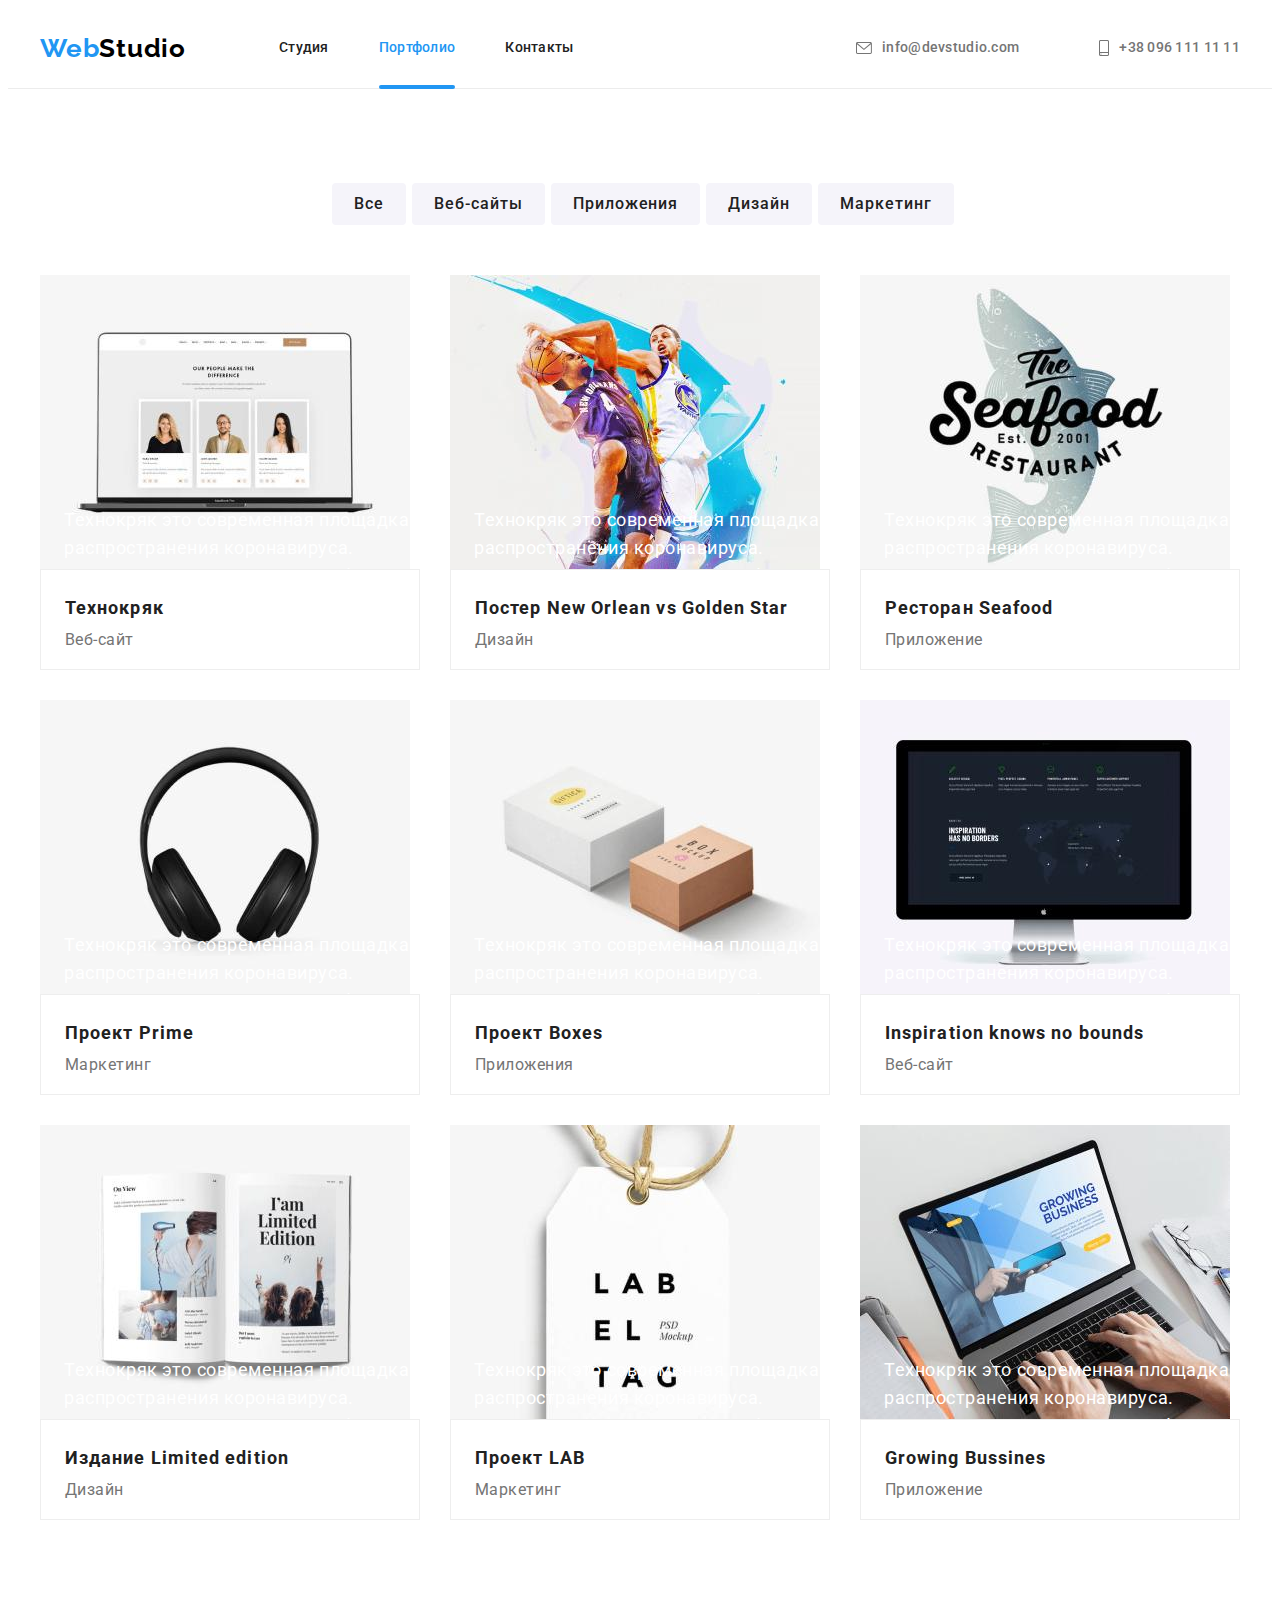
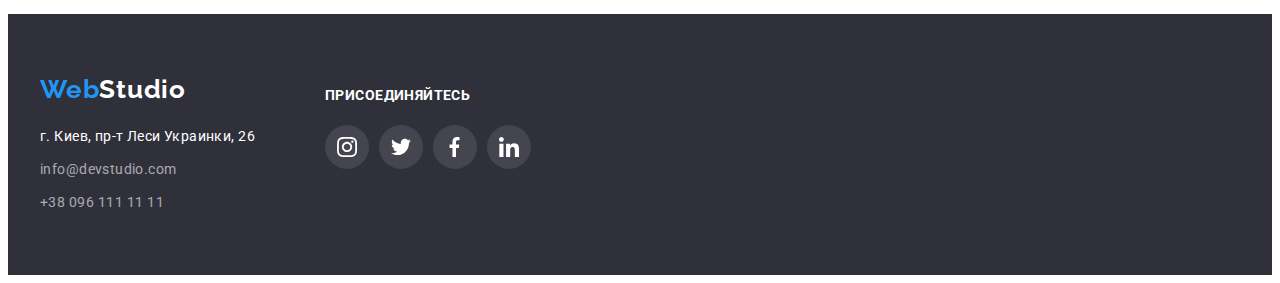
==== portfolio.html @ 25ff24c4 "Добавляет исходные файлы goit-markup-hw-05" ====
<!DOCTYPE html>
<html lang="ru">

<head>
    <meta charset="UTF-8">
    <meta http-equiv="X-UA-Compatible" content="IE=edge">
    <meta name="viewport" content="width=device-width, initial-scale=1.0">
    <title>Portfolio</title>
    <link rel="preconnect" href="https://fonts.googleapis.com">
    <link rel="preconnect" href="https://fonts.gstatic.com" crossorigin>
    <link
        href="https://fonts.googleapis.com/css2?family=Raleway:wght@700&family=Roboto:wght@400;500;700;900&display=swap"
        rel="stylesheet">
    <link rel="stylesheet" href="https://cdnjs.cloudflare.com/ajax/libs/modern-normalize/1.1.0/modern-normalize.min.css"
        integrity="sha512-wpPYUAdjBVSE4KJnH1VR1HeZfpl1ub8YT/NKx4PuQ5NmX2tKuGu6U/JRp5y+Y8XG2tV+wKQpNHVUX03MfMFn9Q=="
        crossorigin="anonymous" referrerpolicy="no-referrer" />
    <link rel="stylesheet" href="./css/styles.css">
</head>

<body>
    <!-- Шапка -->
    <header class="header">
        <div class="container">
            <nav class="header-navigation">
                <a class="header-logo" href="./"><span class="web">Web</span>Studio</a>
                <ul class="header-list list">
                    <li class="header-item">
                        <a href="./index.html" class="link"> Студия</a>
                    </li>
                    <li class="header-item">
                        <a href="./portfolio.html" class="link current"> Портфолио</a>
                    </li>
                    <li class="header-item">
                        <a href="./" class="link"> Контакты</a>
                    </li>
                </ul>
            </nav>
<!-- Header contacts -->
            <ul class="header-contacts list">
                <li class="contacts-item">
                    <a class="header-mail link icon-mail" href="mailto:info@devstudio.com">
                        <svg class="icon-mail" width="16" height="12">
                            <use href="./images/sprite.svg#icon-envelope"></use>
                        </svg>info@devstudio.com
                    </a>
                </li>
            
                <li class="contacts-item">
                    <a class="header-tel link icon-smartphone" href="tel:+380961111111">
                        <svg class="icon-tel" width="10" height="16">
                            <use href="./images/sprite.svg#icon-smartphone"></use>
                        </svg>+38 096 111 11 11
                    </a>
                </li>
            </ul>
            </div>
    </header>
    <!-- Уникальный контент страницы -->
    <main>
    <!-- Проекты WebStudio -->
    <section class="section">
        <div class="visually-hidden">
            <h1>Проекты WebStudio</h1>
        </div>
    <!-- Фильтр -->
        <div class="card-container">
            <ul class="button-group list">
                <li class="group-item"><button class="button secondary" type="button">Все</button></li>
                <li class="group-item"><button class="button secondary" type="button">Веб-сайты</button></li>
                <li class="group-item"><button class="button secondary" type="button">Приложения</button></li>
                <li class="group-item"><button class="button secondary" type="button">Дизайн</button></li>
                <li class="group-item"><button class="button secondary" type="button">Маркетинг</button></li>
            </ul>
    <!-- Портфолио 3 на 3 -->
            <ul class="card-set">
                
                <li class="item-portfolio">
                    <a class="portfolio-item link" href="">
                    <article class="card">
                        <div class="card-thumb">
                        <img src="images/techno.jpg" width="370" alt="Technokryak" title="Technokryak">
                            <div class="portfolio-overlay">
                                <p class="thumb-description">Технокряк это современная площадка распространения
                                коронавируса. Компании используют эту платформу для цифрового
                                шпионажа и атак на защищённые сервера конкурентов.</p>
                            </div>
                        </div>

                        <div class="card-content">
                        <h2 class="card-heading">Технокряк</h2>
                        <p class="card-text">Веб-сайт</p>
                        </div>
                    </article>
                    </a>
                </li>

                <li class="item-portfolio">
                    <a class="portfolio-item link" href="">
                    <article class="card">
                        <div class="card-thumb">
                        <img src="images/orlean.jpg" width="370" height="294" alt="Постер New Orlean vs Golden Star"
                                title="Poster New Orlean vs Golden Star">
                                <div class="portfolio-overlay">
                                <p class="thumb-description">Технокряк это современная площадка распространения
                                    коронавируса. Компании используют эту платформу для цифрового
                                    шпионажа и атак на защищённые сервера конкурентов.</p>
                                </div>
                        </div>
                        <div class="card-content">
                        <h2 class="card-heading">Постер New Orlean vs Golden Star</h2>
                        <p class="card-text">Дизайн</p>
                        </div>
                        
                    </article>
                    </a>
                </li>

                <li class="item-portfolio">
                    <a class="portfolio-item link" href="">
                    <article class="card">
                        <div class="card-thumb">
                        <img src="images/seafood.jpg" width="370" height="294" alt="Restaurant Seafood"
                                title="Restaurant Seafood">
                                <div class="portfolio-overlay">
                                <p class="thumb-description">Технокряк это современная площадка распространения
                                    коронавируса. Компании используют эту платформу для цифрового
                                    шпионажа и атак на защищённые сервера конкурентов.</p>
                                </div>
                        </div>
                        <div class="card-content">
                        <h2 class="card-heading">Ресторан Seafood</h2>
                        <p class="card-text">Приложение</p>
                        </div>
                    </article>
                    </a>
                </li>

                <li class="item-portfolio">
                    <a class="portfolio-item link" href="">
                    <article class="card">
                        <div class="card-thumb">
                        <img src="images/prime.jpg" width="370" height="294" alt="Project Prime" title="Project Prime">
                                <div class="portfolio-overlay">
                                <p class="thumb-description">Технокряк это современная площадка распространения
                                коронавируса. Компании используют эту платформу для цифрового
                                шпионажа и атак на защищённые сервера конкурентов.</p>
                                </div>
                        </div>
                        <div class="card-content">
                        <h2 class="card-heading">Проект Prime</h2>
                        <p class="card-text">Маркетинг</p>
                        </div>
                    </article>
                    </a>
                </li>

                <li class="item-portfolio">
                    <a class="portfolio-item link" href="">
                    <article class="card">
                        <div class="card-thumb">
                        <img src="images/project-boxes.jpg" width="370" height="294" alt="Project Boxes"
                                title="Project Boxes">
                                <div class="portfolio-overlay">
                                <p class="thumb-description">Технокряк это современная площадка распространения
                                    коронавируса. Компании используют эту платформу для цифрового
                                    шпионажа и атак на защищённые сервера конкурентов.</p>
                                </div>
                        </div>
                        <div class="card-content">
                        <h2 class="card-heading">Проект Boxes</h2>
                        <p class="card-text">Приложения</p>
                        </div>
                    </article>
                    </a>
                </li>

                <li class="item-portfolio">
                    <a class="portfolio-item link" href="">
                    <article class="card">
                        <div class="card-thumb">
                        <img src="images/Inspiration-has-no-borders.jpg" width="370" height="294"
                                alt="Inspiration has no Borders" title="Inspiration has no Borders">
                                <div class="portfolio-overlay">
                                <p class="thumb-description">Технокряк это современная площадка распространения
                                    коронавируса. Компании используют эту платформу для цифрового
                                    шпионажа и атак на защищённые сервера конкурентов.</p>
                                </div>
                        </div>
                        <div class="card-content">
                        <h2 class="card-heading">Inspiration knows no bounds</h2>
                        <p class="card-text">Веб-сайт</p>
                        </div>
                    </article>
                    </a>
                </li>

                <li class="item-portfolio">
                    <a class="portfolio-item link" href="">
                    <article class="card">
                        <div class="card-thumb">
                        <img src="images/limited-edition.jpg" width="370" height="294" alt="Limited edition"
                                title="Limited edition">
                                <div class="portfolio-overlay">
                                <p class="thumb-description">Технокряк это современная площадка распространения
                                    коронавируса. Компании используют эту платформу для цифрового
                                    шпионажа и атак на защищённые сервера конкурентов.</p>
                                </div>
                        </div>
                        <div class="card-content">
                        <h2 class="card-heading">Издание Limited edition</h2>
                        <p class="card-text">Дизайн</p>
                        </div>
                    </article>
                    </a>
                </li>

                <li class="item-portfolio">
                    <a class="portfolio-item link" href="">
                    <article class="card">
                        <div class="card-thumb">
                        <img src="images/lab.jpg" width="370" height="294" alt="Project LAB" title="Project LAB">
                            <div class="portfolio-overlay">
                            <p class="thumb-description">Технокряк это современная площадка распространения
                            коронавируса. Компании используют эту платформу для цифрового
                            шпионажа и атак на защищённые сервера конкурентов.</p>
                            </div>
                        </div>
                        <div class="card-content">
                        <h2 class="card-heading">Проект LAB</h2>
                        <p class="card-text">Маркетинг</p>
                        </div>
                    </article>
                    </a>
                </li>

                <li class="item-portfolio">
                    <a class="portfolio-item link" href="">
                    <article class="card">
                        <div class="card-thumb">
                        <img src="images/growing-business.jpg" width="370" height="294" alt="Growing Bussines"
                                title="Growing Bussines">
                                <div class="portfolio-overlay">
                                <p class="thumb-description">Технокряк это современная площадка распространения
                                    коронавируса. Компании используют эту платформу для цифрового
                                    шпионажа и атак на защищённые сервера конкурентов.</p>
                                </div>
                        </div>
                        <div class="card-content">
                        <h2 class="card-heading">Growing Bussines</h2>
                        <p class="card-text">Приложение</p>
                        </div>
                    </article>
                    </a>
                </li>
            </ul>
    </div>
    </section>
    </main>
    <!-- Footer -->
    <footer class="footer">
        <div class="container-footer">
            <div class="footer-address">
                <a class="footer-logo link" href="/"><span class="web">Web</span>Studio</a>
                <address>
                    <ul class="footer-list list">
                        <li class="address"> <a href="https://goo.gl/maps/QAPjnCz2YvxkVtEf7" target="_blank"
                                rel="noopener noreferrer" class="address">г. Киев, пр-т Леси Украинки, 26</a></li>
                        <li class="mail-footer"><a class="footer-mail"
                                href="mailto:info@devstudio.com">info@devstudio.com</a></li>
                        <li class="tel-footer"><a class="footer-tel" href="tel:+380961111111">+38 096 111 11 11</a></li>
                    </ul>
                </address>
            </div>
    
            <div class="container-join">
                <p class="footerjoin-text">Присоединяйтесь</p>
                <ul class="footer-socialbar list">
                    <li class="footer-socialitem">
                        <a class="footer-sociallink" href="#">
                            <svg class="icon-join" width="20" height="20">
                                <use href="./images/sprite.svg#icon-instagram"></use>
                            </svg>
                        </a>
                    </li>
                    <li class="footer-socialitem">
                        <a class="footer-sociallink" href="#">
                            <svg class="icon-join" width="20" height="20">
                                <use href="./images/sprite.svg#icon-twitter"></use>
                            </svg>
                        </a>
                    </li>
                    <li class="footer-socialitem">
                        <a class="footer-sociallink" href="#">
                            <svg class="icon-join" width="20" height="20">
                                <use href="./images/sprite.svg#icon-f-letter"></use>
                            </svg>
                        </a>
                    </li>
                    <li class="footer-socialitem">
                        <a class="footer-sociallink" href="#">
                            <svg class="icon-join" width="20" height="20">
                                <use href="./images/sprite.svg#icon-linkedin"></use>
                            </svg>
                        </a>
                    </li>
                </ul>
            </div>
    
        </div>
    
    </footer>

    </body>
    
</html>
<!-- Fin -->
---- css/styles.css ----
:root {
  --primary-text-color: #757575;
  --title-text-color: #212121;
  --accent-color: #2196f3;
  --white-bgc-text-color: #ffffff;
  --black-text-color: #000000;
  --hero-footer-bgc: #2f303a;
  --secondary-bgc: #f5f4fa;
  --footer-phone-mail-text: rgba(255, 255, 255, 0.6);
  --footer-social-bgc: rgba(255, 255, 255, 0.1);
  --icon-normal-color: #afb1b8;
  --bcg-overlay-color: rgba(33, 150, 243, 0.9);
  --backdrop-bgc: rgba(0, 0, 0, 0.2);
  --card-set-gap: 30px;
  --animation-duration-hw-05: 250ms;
  --bezier-hw-05: cubic-bezier(0.4, 0, 0.2, 1);
}

/* The main parameters of styling and utilits */

body {
  background-color: var(--white-bgc-text-ciolor);
  color: var(--primary-text-color);
  font-family: Roboto, sans-serif;
  letter-spacing: 0.03em;
}

p,
h1,
h2,
h3,
h4,
h5,
h6 {
  margin-top: 0;
  margin-bottom: 0;
}

ul {
  margin-top: 0;
  margin-bottom: 0;
  padding-left: 0;
}

.list {
  list-style: none;
}

.link {
  text-decoration: none;
}

.visually-hidden {
  position: absolute;
  width: 1px;
  height: 1px;
  margin: -1px;
  padding: 0;
  overflow: hidden;
  border: 0;
  clip: rect(0 0 0 0);
}

.container {
  width: 1200px;
  padding-left: 15px;
  padding-right: 15px;
  margin: 0 auto;
  /* outline: 5px solid tomato; */
}

.section-title {
  color: var(--title-text-color);
  font-size: 36px;
  line-height: 1.16;
  text-align: center;
  letter-spacing: 0.03em;
}

.section {
  padding-top: 94px;
  padding-bottom: 94px;
}

/* Logo */

.header-logo {
  display: flex;
  margin-right: 93px;
}

.header-logo {
  color: var(--black-text-color);
  font-family: Raleway, sans-serif;
  font-style: normal;
  font-weight: 700;
  font-size: 26px;
  line-height: 1.19;
  letter-spacing: 0.03em;
  text-decoration: none;
  transition: color var(--animation-duration-hw-05) var(--bezier-hw-05);
}
.header-logo:hover,
.header-logo:focus {
  color: var(--accent-color);
  /* transition: var(--animation-duration-hw-05) var(--bezier-hw-05); */
}

.web {
  color: var(--accent-color);
  font-family: Raleway;
  font-style: normal;
  font-weight: 700;
  font-size: 26px;
  line-height: 1.19;
  letter-spacing: 0.03em;
  text-decoration: none;
}

.web {
  display: flex;
}

/* Navigation in the site header */

.header-list .link {
  display: block;
  color: var(--title-text-color);
  font-weight: 500;
  font-size: 14px;
  line-height: 1.14;
  letter-spacing: 0.02em;
  text-decoration: none;
  padding-top: 32px;
  padding-bottom: 32px;
  /* transition: color var(--animation-duration) var(--bezier-hw-05); */
}

.header {
  border-bottom: 1px solid #ececec;
}

.header .container {
  display: flex;
  align-items: center;
}

.header-navigation {
  display: flex;
  align-items: center;
}

.header-list .link:hover,
.header-list .link:focus {
  color: var(--accent-color);
}
.header-list .link.current {
  color: var(--accent-color);
}

.header-list {
  display: flex;
}

.header-item:not(:last-child) {
  margin-right: 50px;
}

/* Underline */

.header-item .link {
  display: block;
  padding-top: 32px;
  padding-bottom: 32px;
  font-weight: 500;
  font-size: 14px;
  line-height: 1.14;
  letter-spacing: 0.02em;
  color: var(--title-text-color);
  position: relative;
  transition: color var(--animation-duration-hw-05) var(--bezier-hw-05);
  /* outline: 5px solid tomato; */
}

.current::after {
  content: '';
  display: block;
  position: absolute;
  left: 0;
  width: 100%;
  height: 4px;
  bottom: -1px;
  background-color: var(--accent-color);
  border-radius: 2px;
  opacity: 0;
  transition: opacity var(--animation-duration-hw-05) var(--bezier-hw-05);
}

.header-item .link:hover::after {
  opacity: 1;
}

.header-list .link.current::after {
  color: var(--accent-color);
  opacity: 1;
}

/* Header contacts */

.header-contacts {
  display: flex;
}

.contacts-item:not(:last-child) {
  margin-right: 50px;
  box-sizing: border-box;
  margin-right: 30px;
}

.header-mail,
.header-tel {
  display: flex;
  align-items: center;
  color: var(--primary-text-color);
  font-size: 14px;
  font-weight: 500;
  line-height: 1.14;
  letter-spacing: 0.02em;
  padding-top: 32px;
  padding-bottom: 32px;
  text-decoration: none;
  transition: color var(--animation-duration-hw-05) var(--bezier-hw-05);
}

.icon-mail,
.icon-tel {
  margin-right: 10px;
  fill: currentColor;
}

.header-mail {
  margin-right: 50px;
}

.header-mail:hover,
.header-mail:focus {
  color: var(--accent-color);

}

.header-tel:hover,
.header-tel:focus {
  color: var(--accent-color);
}

.header-contacts {
  display: flex;
  margin-left: auto;
}

/* Main page content */
/* Banner Hero */

.banner {
  padding-top: 200px;
  padding-bottom: 200px;
  background: var(--hero-footer-bgc);
  background-image: linear-gradient(to right, rgba(47, 48, 58, 0.4), rgba(47, 48, 58, 0.4)),
    url('../images/hero-bg-main.jpg');
  background-repeat: no-repeat;
  background-position: center;
  background-size: auto;
}

.banner-container {
  width: 696px;
  margin: 0 auto;
}

.banner-content {
  text-align: center;
  font-size: 44px;
  font-weight: 900;
  line-height: 1.36;
  text-transform: uppercase;
  color: var(--white-bgc-text-color);
  letter-spacing: 0.06em;
}

.button-order {
  font-size: 16px;
  line-height: 1.87;
  font-weight: 500;
  cursor: pointer;
  color: var(--white-bgc-text-color);
  background: var(--accent-color);
  display: block;
  margin: 0 auto;
  margin-top: 30px;
  border-radius: 4px;
  padding-top: 10px;
  padding-right: 32px;
  padding-bottom: 10px;
  padding-left: 32px;
  border: 0;
}

.button-order:hover,
.button-order:focus {
  background: var(--accent-color);
  box-shadow: 0px 4px 4px rgba(0, 0, 0, 0.15);
  border-radius: 4px;
  color: var(--white-bgc-text-color);
}

/* Modal */

.backdrop {
  position: fixed;
  width: 100vw;
  height: 100vh;
  background-color: var(--backdrop-bgc);
  top: 0;

  transition: opacity var(--animation-duration-hw-05), visibility var(--animation-duration-hw-05);
}

.modal {
  position: absolute;
  width: 528px;
  min-height: 581px;
  background-color: #fff;
  box-shadow: 0px 1px 3px rgba(0, 0, 0, 0.12), 0px 1px 1px rgba(0, 0, 0, 0.14),
    0px 2px 1px rgba(0, 0, 0, 0.2);
  border-radius: 4px;
  left: 50%;
  top: 50%;
  transform: translate(-50%, -50%);
  padding: 30px;
}

.modal-button {
  width: 30px;
  height: 30px;
  border: 1px solid rgba(0, 0, 0, 0.1);
  background-color: unset;
  border-radius: 50%;
  position: absolute;
  top: 8px;
  right: 8px;
}

.backdrop.is-hidden {
  opacity: 0;
  visibility: hidden;
  pointer-events: none;
}

/* Features WebStudio */

.features {
  padding-top: 94px;
}

.features-list {
  display: flex;
}

.features-item {
  margin-right: 30px;
  width: 270px;
  height: 251px;
  justify-content: center;
  width: 1200px;
}

.features-item::before {
  display: block;
  content: '';
  width: 270px;
  height: 120px;
  background-size: contain;
  background-position: center;
  background: #f5f4fa;
  border-radius: 4px;
}

.icon-attention::before {
  background-image: url(../images/antenna-one.svg);
  background-position: center;
  background-size: auto;
  background-repeat: no-repeat;
}

.icon-punctuality::before {
  background-image: url(../images/clock-one.svg);
  background-position: center;
  background-size: auto;
  background-repeat: no-repeat;
}

.icon-planning::before {
  background-image: url(../images/diagram-one.svg);
  background-position: center;
  background-size: auto;
  background-repeat: no-repeat;
}

.icon-technologies::before {
  background-image: url(../images/astronaut-one.svg);
  background-position: center;
  background-size: auto;
  background-repeat: no-repeat;
}

.list-title {
  margin-bottom: 10px;
  font-style: normal;
  font-weight: bold;
  font-size: 14px;
  line-height: 1.14;
  letter-spacing: 0.03em;
  text-transform: uppercase;
  color: var(--black-text-color);
  margin-top: 30px;
}

.list-title:last-child {
  margin-right: 0;
}

.text-item {
  font-style: 400;
  font-size: 14px;
  line-height: 1.71;
  letter-spacing: 0.03em;
  color: var(--primary-text-color);
}

/* Products */

.products {
  padding-top: 94px;
  padding-bottom: 94px;
}

.products-list {
  display: flex;
  margin-top: 50px;
  margin-left: -30px;
}

/* .products-item:not(:last-child) {
  margin-right: 30px;
} */

.products-picture {
  display: flex;
  justify-content: center;
  align-items: center;
}

/* .products-picture::after {
  content: '';
  position: absolute;
  width: 100%;
  background-color: var(--white-bgc-text-color);
  height: 70px;
  bottom: 0;
  background: rgba(47, 48, 58, 0.8);
} */

.section-title {
  font-weight: 700;
  font-size: 36px;
  line-height: 1.16;
  text-align: center;
  color: var(--title-text-color);
  margin-bottom: 50px;
}

.products-list .products-item {
  display: flex;
  flex-basis: calc(100% / 3 - 30px);
  margin-left: 30px;
  position: relative;
}
.picture-title {
  color: var(--white-bgc-text-color);
  z-index: 1;
  position: absolute;
  font-family: Roboto;
  font-style: normal;
  font-weight: 500;
  text-transform: uppercase;
  bottom: 0;
  font-size: 14px;
  background: rgba(47, 48, 58, 0.8);
  width: 100%;
  height: 70px;
  display: flex;
  align-items: center;
  justify-content: center;
}

/* Team */

.section-team {
  padding-top: 94px;
  padding-bottom: 94px;
  background: var(--secondary-bgc);
}

.team-list {
  display: flex;
  margin-top: 50px;
}

.team-item:not(:last-child) {
  margin-right: 30px;
}

.team-item {
  background-color: var(--white-bgc-text-color);
  border-radius: 5px;
  box-shadow: 0px 1px 3px rgba(0, 0, 0, 0.12), 0px 1px 1px rgba(0, 0, 0, 0.14),
    0px 2px 1px rgba(0, 0, 0, 0.2);
  border-radius: 0px 0px 4px 4px;
}

.card-footer {
  padding-top: 30px;
  padding-bottom: 30px;
}

/* Team social */

.social-bar {
  display: flex;
  justify-content: center;
  margin-top: 16px;
}

.social-item {
  margin-right: 10px;
  width: 44px;
  height: 44px;
  fill: var(--icon-normal-color);
}

.social-item:last-child {
  margin-right: 0;
}

.social-link {
  width: 100%;
  height: 100%;
  display: flex;
  align-items: center;
  justify-content: center;
  border-radius: 50%;
  fill: var(--icon-normal-color);
  background-color: var(--white-bgc-text-color);
  transition: background-color var(--animation-duration-hw-05) var(--bezier-hw-05), fill var(--animation-duration-hw-05) var(--bezier-hw-05);
}

.social-link:hover,
.social-link:focus {
  background-color: var(--accent-color);
  fill: var(--white-bgc-text-color);
}

/* Employee name*/

.employee-name {
  color: var(--title-text-color);
  font-weight: 500;
  font-size: 16px;
  line-height: 1.18;
  letter-spacing: 0.03em;
  text-align: center;
}

/* Employee's position */

.position {
  color: var(--primary-text-color);
  font-size: 16px;
  line-height: 1.18;
  letter-spacing: 0.03em;
  text-align: center;
  padding-top: 10px;
}

/* Clients */

.clients-list {
  display: flex;
  margin-top: 50px;
}

.clients-item {
  width: 170px;
  height: 92px;
}

.clients-item:not(:last-child) {
  margin-right: 30px;
}

.client-link {
  display: flex;
  align-items: center;
  justify-content: center;
  width: 100%;
  height: 100%;
  border: solid 1px var(--icon-normal-color);
  border-radius: 4px;
  cursor: pointer;
  border-color: hover var(--accent-color);
  border-color: focus var(--accent-color);
  color: var(--icon-normal-color);
  transition: color var(--animation-duration-hw-05) var(--bezier-hw-05);
}

.icon-client {
  fill: currentColor;
}

.client-link:hover,
.client-link:focus {
  color: var(--accent-color);
}

/* Footer logo */

.footer {
  display: flex;
  background: var(--hero-footer-bgc);
  padding-top: 60px;
  padding-bottom: 60px;
  margin: 0 auto;
}

.container-footer {
  display: flex;
  width: 1200px;
  padding-left: 15px;
  padding-right: 15px;
  margin: 0 auto;
  /* outline: 2px solid tomato; */
}

.footer-address {
  margin-right: 70px;
  /* outline: 3px solid darkblue; */
}

.footer-logo {
  display: flex;
  color: var(--white-bgc-text-color);
  font-family: Raleway, sans-serif;
  font-style: normal;
  font-weight: 700;
  font-size: 26px;
  line-height: 1.19;
  letter-spacing: 0.03em;
  text-decoration: none;
  /* outline: 2px solid tomato; */
}

/* Footer contacts */

.address {
  color: var(--white-bgc-text-color);
  background-color: var(--hero-footer-bgc);
  font-weight: 400;
  font-size: 14px;
  line-height: 1.71;
  letter-spacing: 0.03em;
  text-decoration: none;
  font-style: normal;
  margin-top: 20px;
  /* outline: 2px solid tomato; */
}

.mail-footer {
  padding-top: 9px;
  font-style: normal;
  /* outline: 2px solid tomato; */
}

.tel-footer {
  padding-top: 9px;
  font-style: normal;
  /* outline: 2px solid tomato; */
}

.footer-mail {
  color: var(--footer-phone-mail-text);
  font-weight: 400;
  font-size: 14px;
  line-height: 1.71;
  letter-spacing: 0.03em;
  text-decoration: none;
  font-style: normal;
  transition: color var(--animation-duration-hw-05) var(--bezier-hw-05);
  /* outline: 2px solid tomato; */
}

.footer-tel {
  color: var(--footer-phone-mail-text);
  font-weight: 400;
  font-size: 14px;
  line-height: 1.71;
  text-decoration: none;
  font-style: normal;
  transition: color var(--animation-duration-hw-05) var(--bezier-hw-05);
  /* outline: 2px solid tomato; */
}

.footer-mail:hover,
.footer-mail:focus {
  color: var(--accent-color);
  background-color: var(--hero-footer-bgc);
}

.footer-tel:hover,
.footer-tel:focus {
  color: var(--accent-color);
  background-color: var(--hero-footer-bgc);
}

/* Footer social */

.container-join {
  color: var(--white-bgc-text-color);
  margin-top: 12px;
  /* outline: 2px solid tomato; */
}

.footerjoin-text {
  text-transform: uppercase;
  font-weight: 700;
  font-size: 14px;
  letter-spacing: 0.03em;
  line-height: 1.33;
  margin-bottom: 20px;
}

.footer-socialbar {
  display: flex;
}

.footer-socialitem {
  margin-right: 10px;
  width: 44px;
  height: 44px;
}

.footer-sociallink {
  display: flex;
  width: 100%;
  height: 100%;
  align-items: center;
  justify-content: center;
  border-radius: 50%;
  background-color: var(--footer-social-bgc);
  transition: background-color var(--animation-duration-hw-05) var(--bezier-hw-05), fill var(--animation-duration-hw-05) var(--bezier-hw-05);
}

.icon-join {
  fill: var(--white-bgc-text-color);
}
.footer-sociallink:hover,
.footer-sociallink:focus {
  background-color: var(--accent-color);
  fill: var(--white-bgc-text-color);
}

/* Portfolio page content */

/* Buttons portfolio filter */

.button {
  color: var(--title-text-color);
  background-color: var(--secondary-bgc);
  font-size: 16px;
  line-height: 1.87;
  font-family: Roboto;
  font-style: normal;
  font-weight: 500;
  text-align: center;
  letter-spacing: 0.06em;
  border-radius: 4px;
  padding: 6px 22px;
  border: 0;
  transition: background-color var(--animation-duration-hw-05) var(--bezier-hw-05), fill var(--animation-duration-hw-05) var(--bezier-hw-05);
}

.button.primary {
  color: var(--white-bgc-text-color);
  background-color: var(--accent-color);
  transition: background-color var(--animation-duration-hw-05) var(--bezier-hw-05), fill var(--animation-duration-hw-05) var(--bezier-hw-05);
}
.button.secondary {
  color: var(--title-text-color);
  background-color: var(--secondary-bgc);
  transition: background-color var(--animation-duration-hw-05) var(--bezier-hw-05), fill var(--animation-duration-hw-05) var(--bezier-hw-05);
}

.button-group {
  display: flex;
  margin-bottom: 50px;
  justify-content: center;
  
}

.button:hover,
.button:focus {
  color: var(--white-bgc-text-color);
  background: var(--accent-color);
  border-radius: 4px;
  box-shadow: 0px 3px 1px rgba(0, 0, 0, 0.1), 0px 1px 2px rgba(0, 0, 0, 0.08),
    0px 2px 2px rgba(0, 0, 0, 0.12);
  border-radius: 4px;
  
}

.group-item {
  display: flex;
  margin-left: 6px;
  transition: color var(--animation-duration-hw-05) var(--bezier-hw-05);
}

/* Portfolio main content */

.portfolio {
  padding-top: 94px;
  padding-bottom: 94px;
}

.card-container {
  justify-content: center;
  width: 1200px;
  padding-left: 15px;
  padding-right: 15px;
  margin: 0 auto;
}

/* Card-set */

.card-set {
  padding: 0;
  margin: 0;
  list-style: none;
  display: flex;
  flex-wrap: wrap;
  margin-left: calc(-1 * var(--card-set-gap));
  margin-top: calc(-1 * var(--card-set-gap));
}

.card-set > .item-portfolio {
  flex-basis: calc(100% / 3 - var(--card-set-gap));
  margin-left: var(--card-set-gap);
  margin-top: var(--card-set-gap);
}

/* Card Overlay */

.card-thumb {
  position: relative;
  overflow: hidden;
}

.portfolio-overlay {
  position: absolute;
  bottom: 0;
  left: 0;
  width: 100%;
  height: 100%;
  background: var(--bcg-overlay-color);
  transition: transform var(--animation-duration-hw-05) var(--bezier-hw-05);
  transform: translateY(100%);
}

.thumb-description {
  position: absolute;
  padding: 63px 24px;
  font-style: normal;
  font-weight: normal;
  font-size: 18px;
  line-height: 1.55;
  letter-spacing: 0.03em;
  align-items: center;
  justify-content: center;
  bottom: 0;
  width: 100%;
  height: 100%;
  color: var(--white-bgc-text-color);
}

.thumb-description:hover::before,
.thumb-description:focus::before {
  opacity: 1;
  transform: translateY(0);
}

.portfolio-item:hover .portfolio-overlay,
.portfolio-item:focus .portfolio-overlay {
  opacity: 1;
  transform: translateY(0);
}

/* Card Overlay Fin */

img {
  display: block;
  max-width: 100%;
  height: auto;
}

.card-content {
  border: 1px solid #eeeeee;
  border-left: 1px solid #eeeeee;
  border-right: 1px solid #eeeeee;
  padding: 20px 24px 20px 24px;
}

.card-heading {
  color: var(--title-text-color);
  font-family: Roboto;
  font-style: normal;
  font-weight: 700;
  font-size: 18px;
  line-height: 2;
  letter-spacing: 0.06em;
  text-align: start;
}

.card-text {
  color: var(--primary-text-color);
  text-align: start;
  margin-top: 4px;
}

.item-portfolio:hover,
.item-portfolio:focus {
  box-shadow: 0px 1px 1px rgba(0, 0, 0, 0.12), 0px 4px 4px rgba(0, 0, 0, 0.06),
    1px 4px 6px rgba(0, 0, 0, 0.16);
}

/* Fin */

/* Beta testing */

/* display: flex; */
/* transition: var(--animation-duration-hw-05) var(--bezier-hw-05); */
/* transform: translateY(100%); */
/*
  display: flex;
  opacity: 1;
  color: var(--white-bgc-text-color);

  transition: var(--animation-duration-hw-05) var(--bezier-hw-05);
  transform: translateY(100%); */

/* .thumb-description::before {
  content: '';
  transform: translateY(100%);
  background-color: var(--bcg-overlay-color);
  position: absolute;
} */
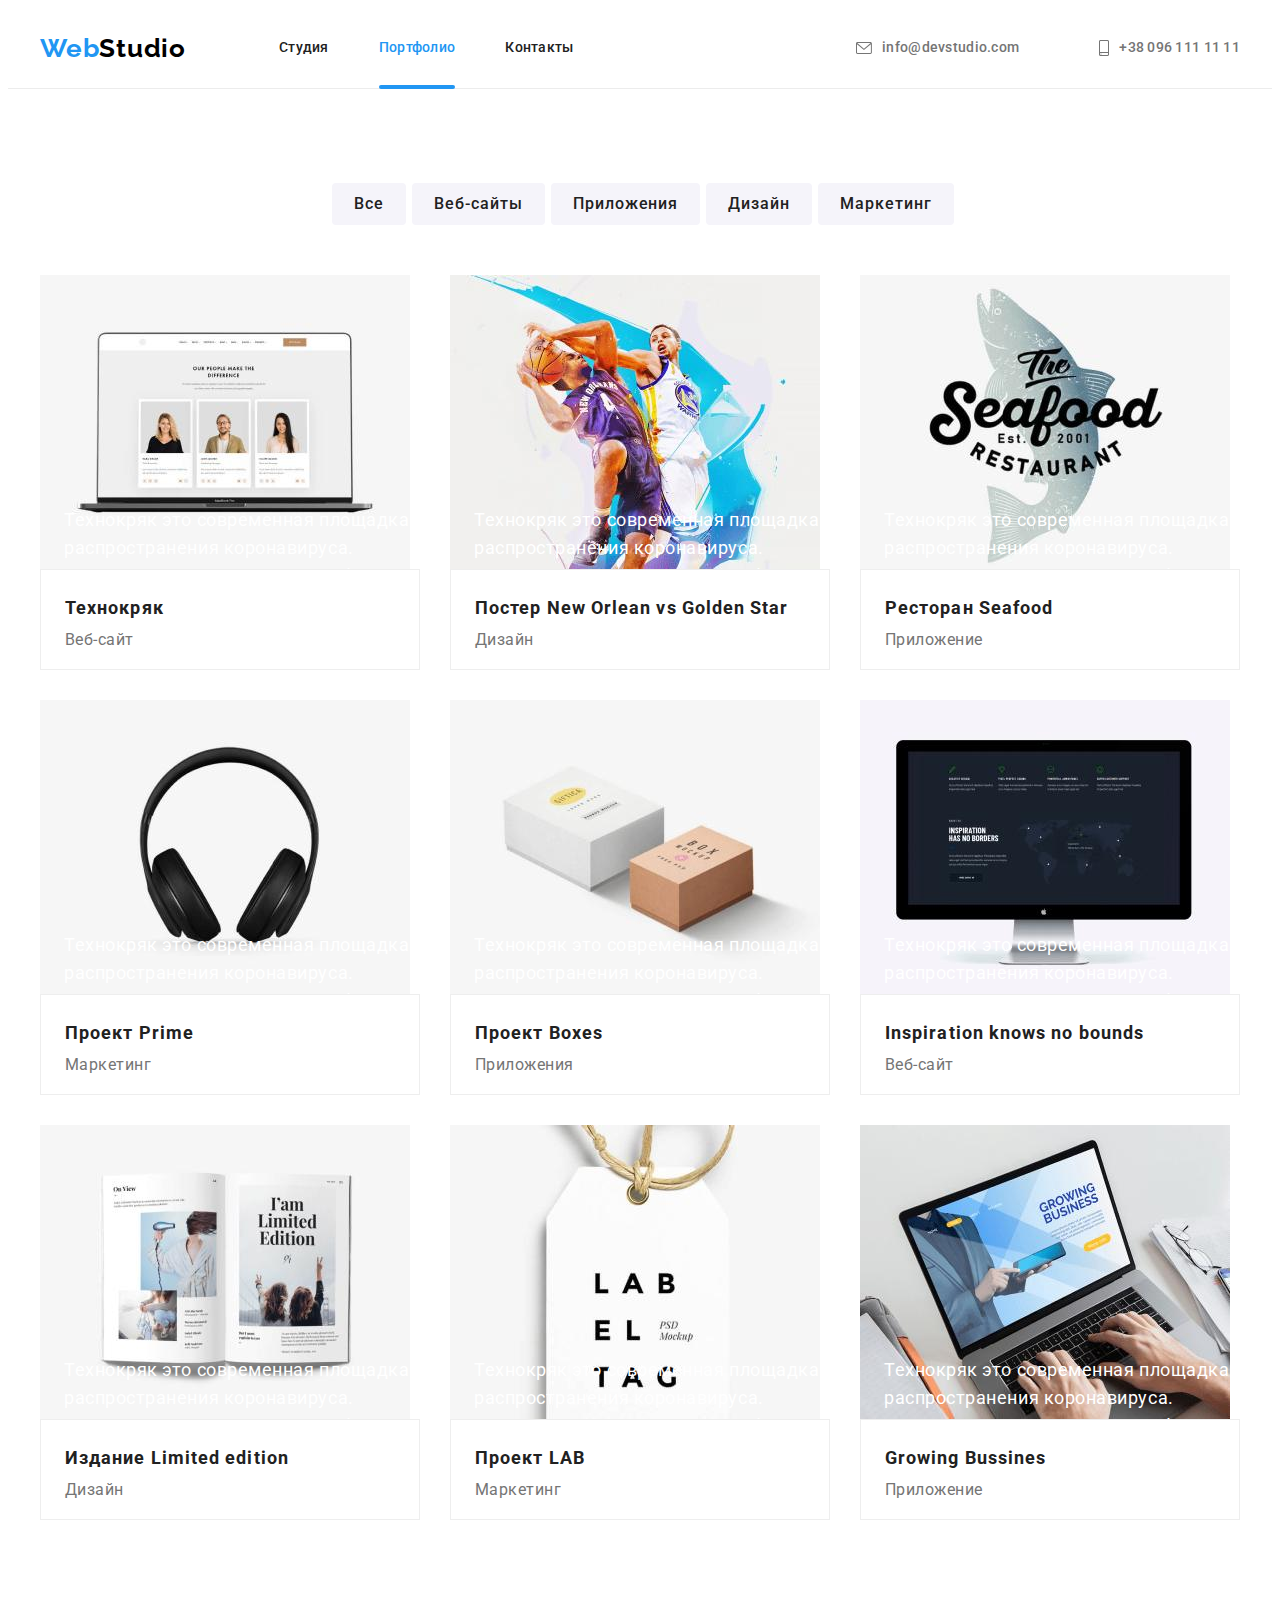
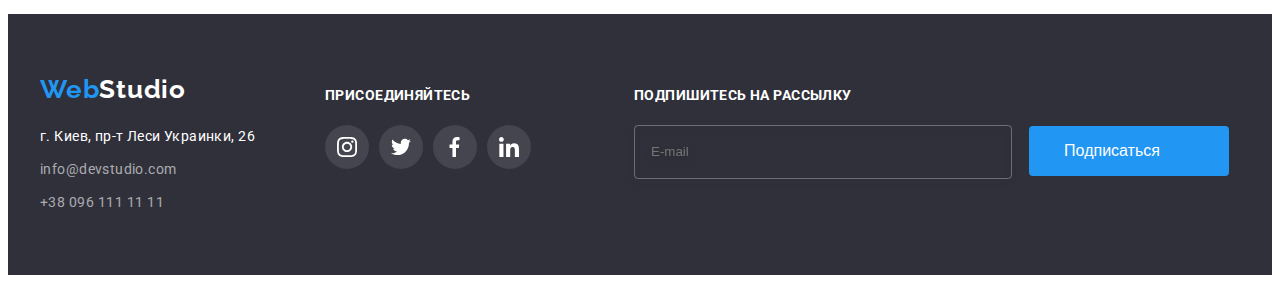
==== commit 94b12e90: "Добавляет элементы разметки страницы портфолио согласно ТЗ  goit-markup-hw-06" ====
--- a/portfolio.html
+++ b/portfolio.html
@@ -305,6 +305,19 @@
                     </li>
                 </ul>
             </div>
+<!-- Footer Subscribe -->
+            <div class="footer-subscribe">
+                <p class="footer-subscribe-text">Подпишитесь на рассылку</p>
+                <form autocomplete="on">
+                    <label class="subscribe-label">
+                    <input class="field-subscribe" type="email" name="subscribe-email" placeholder="E-mail">
+                    </label>
+                    <button class="button-submit" type="submit">Подписаться<svg class="icon-send" width="24" height="24">
+                        <use href="./images/icons.svg#icon-icon-send"></use>
+                    </svg>
+                    </button>
+                </form>
+            </div>
     
         </div>
     
--- a/css/styles.css
+++ b/css/styles.css
@@ -321,7 +321,6 @@
   height: 100vh;
   background-color: var(--backdrop-bgc);
   top: 0;
-
   transition: opacity var(--animation-duration-hw-05), visibility var(--animation-duration-hw-05);
 }
 
@@ -329,7 +328,7 @@
   position: absolute;
   width: 528px;
   min-height: 581px;
-  background-color: #fff;
+  background-color: var(--white-bgc-text-color);
   box-shadow: 0px 1px 3px rgba(0, 0, 0, 0.12), 0px 1px 1px rgba(0, 0, 0, 0.14),
     0px 2px 1px rgba(0, 0, 0, 0.2);
   border-radius: 4px;
@@ -348,12 +347,252 @@
   position: absolute;
   top: 8px;
   right: 8px;
+  transition: color var(--animation-duration-hw-05) var(--bezier-hw-05), fill var(--animation-duration-hw-05) var(--bezier-hw-05);
+}
+
+.close-icon {
+  transition: fill var(--animation-duration-hw-05) var(--bezier-hw-05), fill var(--animation-duration-hw-05) var(--bezier-hw-05);
+}
+
+.modal-button:focus .close-icon,
+.modal-button:hover .close-icon {
+  fill: var(--accent-color);
 }
 
 .backdrop.is-hidden {
   opacity: 0;
   visibility: hidden;
   pointer-events: none;
+}
+
+ /* ------------FORM--------------------- */
+  .field-form {
+  display: flex;
+  flex-direction: column;
+  width: 448px;
+  /* height: 342px; */
+  /* padding-left: 41px;
+  padding-right: 39px; */
+}
+
+.field-form-title {
+margin-top: 2px;
+margin-bottom: 15px;
+font-family: Roboto;
+font-style: normal;
+font-weight: bold;
+font-size: 20px;
+line-height: 1.15;
+text-align: center;
+letter-spacing: 0.03em;
+color: var(--title-text-color);
+}
+
+.field-input-icon {
+  position: relative;
+  margin-bottom: 10px;
+}
+
+.field-label {
+  display: flex;
+  flex-direction: column;
+}
+
+.mark {
+  font-family: Roboto;
+  font-style: normal;
+  font-weight: normal;
+  font-size: 12px;
+  line-height: 1.16;
+  letter-spacing: 0.01em;
+  color: var(--primary-text-color);
+  margin-bottom: 4px;
+}
+
+.field-input {
+  width: 100%;
+  height: 40px;
+  padding-left: 42px;
+  border: 1px solid rgba(33, 33, 33, 0.2);
+  border-radius: 4px;
+  outline: none;
+  transition: border var(--animation-duration-hw-05) var(--bezier-hw-05);
+}
+
+.field-icon {
+  position: absolute;
+  top: 50%;
+  left: 12px;
+}
+
+.field-input:hover,
+.field-input:focus {
+  border-color: #188ce8;
+  cursor: pointer;
+}
+
+.field-input:focus + .field-icon {
+  fill: #188ce8;
+}
+
+.field-textarea {
+  width: 100%;
+  height: 120px;
+  border: 1px solid rgba(33, 33, 33, 0.2);
+  box-sizing: border-box;
+  border-radius: 4px;
+  padding: 12px 16px;
+  resize: none;
+  outline: none;
+  transition: border var(--animation-duration-hw-05) var(--bezier-hw-05);
+}
+
+.field-textarea:hover,
+.field-textarea:focus {
+  border-color: #188ce8;
+  cursor: pointer;
+}
+
+.textarea-label {
+  display: flex;
+  flex-direction: column;
+  margin-bottom: 20px;
+}
+
+.field-textarea::placeholder {
+  font-family: Roboto;
+  font-style: normal;
+  font-weight: normal;
+  font-size: 12px;
+  line-height: 1.16;
+  letter-spacing: 0.01em;
+  color: rgba(117, 117, 117, 0.5);
+}
+
+/* Checkbox */
+
+.checkbox {
+  transition: border var(--animation-duration-hw-05) var(--bezier-hw-05);
+}
+
+.checkbox-label {
+  display: flex;
+  align-items: center;
+  margin-bottom: 30px;
+  text-align: center;
+  cursor: pointer;
+}
+
+.check-label {
+display: flex;
+align-items: center;
+margin-bottom: 30px;
+text-align: center;
+cursor: pointer;
+}
+
+/* 
+.check-label::before {
+  content: " ";
+  border: 2px solid var(--title-text-color);
+  border-radius: 2px;
+  width: 16px;
+  height: 15px;
+  margin-right: 5px;
+} */
+
+/* .checkbox:checked + .check-label::before {
+  background: var(--accent-color);
+  background-image: url(../images/icon\ check.svg);
+  border: none;
+  background-repeat: no-repeat;
+  background-size: contain;
+  background-position: center;
+} */
+
+.icon-check {
+  display: flex;
+  align-items: center;
+  justify-content: center;
+  border: 2px solid var(--title-text-color);
+  border-radius: 2px;
+  width: 16px;
+  height: 15px;
+  margin-right: 5px;
+  fill: var(--white-bgc-text-color);
+}
+
+.checkbox:checked + .check-label .icon-check {
+  background: var(--accent-color);
+  border: transparent;
+  transition: background-color var(--animation-duration-hw-05) var(--bezier-hw-05);
+}
+
+/* .icon-check:hover,
+.icon-check:focus {
+  border: 2px solid var(--accent-color);
+} */
+
+.checkbox-text {
+  font-family: Roboto;
+  font-style: normal;
+  font-weight: normal;
+  font-size: 14px;
+  line-height: 1.71;
+  letter-spacing: 0.03em;
+  color: var(--primary-text-color);
+}
+
+.checkbox-link {
+  font-family: Roboto;
+  font-style: normal;
+  font-weight: normal;
+  font-size: 14px;
+  line-height: 1.71;
+  letter-spacing: 0.03em;
+  color: var(--accent-color);
+}
+
+/* 
+.checkbox {
+  transition: border var(--animation-duration-hw-05) var(--bezier-hw-05);
+}
+
+.checkbox:checked + .checkbox-label::before {
+  background: var(--accent-color);
+  background-image: url(../images/icon-check-Vector.svg);
+  border: none;
+  background-repeat: no-repeat;
+  background-size: cover;
+  background-position: center;
+}
+
+ */
+
+.btn-area {
+  display: flex;
+  justify-content: center;
+}
+
+.send-btn {
+  width: 200px;
+  height: 50px;
+  font-weight: 700;
+  font-size: 16px;
+  line-height: 1.87;
+  letter-spacing: 0.06em;
+  color: var(--white-bgc-text-color);
+  background-color: var(--accent-color);
+  box-shadow: 0px 4px 4px rgba(0, 0, 0, 0.15);
+  border: transparent;
+  border-radius: 4px;
+  transition: background-color var(--animation-duration-hw-05) var(--bezier-hw-05);
+}
+
+.send-btn:hover,
+.send-btn:focus {
+  background-color: #188ce8;
+  cursor: pointer;
 }
 
 /* Features WebStudio */
@@ -487,7 +726,7 @@
 }
 .picture-title {
   color: var(--white-bgc-text-color);
-  z-index: 1;
+  /* z-index: 1; */
   position: absolute;
   font-family: Roboto;
   font-style: normal;
@@ -736,6 +975,7 @@
 .container-join {
   color: var(--white-bgc-text-color);
   margin-top: 12px;
+  margin-right: 93px;
   /* outline: 2px solid tomato; */
 }
 
@@ -772,10 +1012,69 @@
 .icon-join {
   fill: var(--white-bgc-text-color);
 }
+
 .footer-sociallink:hover,
 .footer-sociallink:focus {
   background-color: var(--accent-color);
   fill: var(--white-bgc-text-color);
+}
+
+/* Footer Subscribe */
+
+.footer-subscribe {
+  color: var(--white-bgc-text-color);
+  margin-top: 12px;
+  outline: none;
+   /* outline: 2px solid tomato; */
+}
+
+.footer-subscribe-text {
+  text-transform: uppercase;
+  font-weight: 700;
+  font-size: 14px;
+  letter-spacing: 0.03em;
+  line-height: 1.33;
+  margin-bottom: 20px;
+}
+
+.field-subscribe {
+  color: rgba(255, 255, 255, 0.6);
+  background-color: transparent;
+  width: 358px;
+  height: 50px;
+  padding-left: 16px;
+  outline: none;
+  border: 1px solid rgba(255, 255, 255, 0.3);
+  filter: drop-shadow(0px 4px 4px rgba(0, 0, 0, 0.15));
+  border-radius: 4px;
+  transition: border var(--animation-duration-hw-05) var(--bezier-hw-05);
+}
+
+.button-submit {
+  position: relative;
+  width: 200px;
+  height: 50px;
+  font-size: 16px;
+  line-height: 1.87;
+  font-weight: 500;
+  cursor: pointer;
+  color: var(--white-bgc-text-color);
+  background: var(--accent-color);
+  margin-left: 12px;
+  border-radius: 4px;
+  padding-top: 10px;
+  padding-right: 62px;
+  padding-bottom: 10px;
+  padding-left: 29px;
+  border: 0;
+}
+
+.icon-send {
+  fill: var(--white-bgc-text-color);
+  position: absolute;
+  align-items: center;
+  justify-content: center;
+  margin-left: 10px;
 }
 
 /* Portfolio page content */
@@ -971,3 +1270,8 @@
   background-color: var(--bcg-overlay-color);
   position: absolute;
 } */
+
+
+/* Forms beta */
+
+
